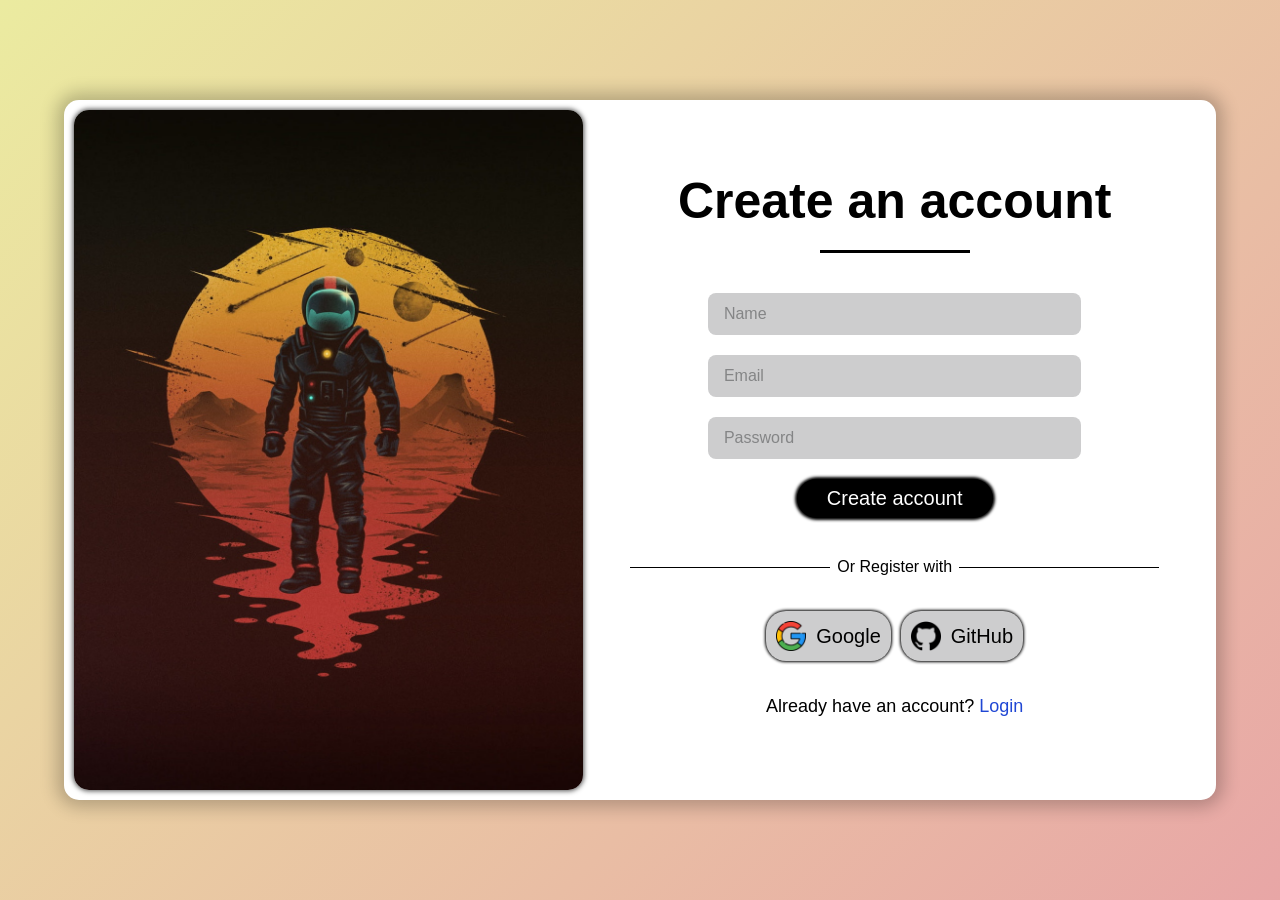
==== main.html @ 0870d4d7 "add login page and enhance responsive UI" ====
<!DOCTYPE html>
<html lang="en">
<head>
    <meta charset="UTF-8">
    <meta name="viewport" content="width=device-width, initial-scale=1.0">
    <link rel="stylesheet" href="Files/style.css">
    <title>LocalStorage-Auth</title>
</head>
<body>

    <!--Total container-->
    <div id="container">
        <img id="background" src="Files/wallpaper.jpg">

        <!--Auth container-->
        <div id="containerAuth">
            <h2>Create an account</h2>

            <hr id="mainDivider">

            <!--Create an account-->
            <input placeholder="Name" type="text" class="input">
            <input placeholder="Email" type="email" class="input">
            <div id="containerInputPassword">
                <input id="inputPassword" placeholder="Password" type="password" class="input">
                <img class="eye" id="openEye" src="Files/view.png">
                <img class="eye" id="closeEye" src="Files/close-eye.png">
            </div>

            <button id="buttonCreate">Create account</button>

            <!--Or Register with-->
            <div id="register">
                <hr class="text-divider">
                <p id="text">Or Register with</p>
                <hr class="text-divider">
            </div>

            <div class="containerButtonsRegister">
                <button class="buttonsRegister"><img class="social-icon" src="Files/google-symbol.png">Google</button>
                <button class="buttonsRegister"><img class="social-icon" src="Files/github.png">GitHub</button>
            </div>
            
            <p id="question-login">Already have an account? <a href="login/login.html">Login</a></p>
        </div>

    </div>
<script src="Files/script.js"></script>
</body>
</html>
---- Files/style.css ----
* {
    padding: 0;
    margin: 0;
    box-sizing: border-box; /*To ensure accurate formatting*/
    font-family: Arial, Helvetica, sans-serif;
}



body {
    margin: 0;
    display: flex;
    justify-content: center;
    align-items: center;
    height: 100vh;
    background: linear-gradient(135deg, #ebeba0 0%, #e8a6a6 100%);
}


/*Total container*/
#container {
    width: 1400px;             
    max-width: 90%;  
    height: 700px;
    background-color: white;
    display: flex;      
    overflow: hidden; 
    border-radius: 15px; 
    box-shadow: 0 0 17px 7px rgba(0, 0, 0, 0.231);
    padding: 10px;
}


/*background*/
#background {
    width: 45%;
    border-radius: 15px;
    box-shadow: 0 0 5px 1px #000000ad;
    object-fit: cover;

}


/*Auth container*/
#containerAuth {
    display: flex;
    width: 55%;
    flex-direction: column;
    align-items: center;
}

h2 {
    font-size: 50px;
    margin-top: 10%;
    text-align: center  ;
}

/*hr1*/
#mainDivider {
    width: 150px;
    height: 3px;
    background-color: rgb(0, 0, 0);
    border: none;
    margin-bottom: 40px;
    margin-top: 20px;
}


/*inputs*/
.input {
    outline: none;
    margin-bottom: 20px;
    border: none;
    width: 60%;
    padding: 12px 16px; 
    font-size: 16px; 
    border-radius: 8px;
    background-color: #cdcdce;
    color: #1F2937;
    transition: all 0.3s ease; 
}

.input::placeholder {
    color: #848586;
}

.input:focus {
    background-color: #e2e1e1; 
    box-shadow: 0 0 0 2px #00000097; 
}


/*Password inputs*/
#containerInputPassword{
    width: 60%;
    display: flex;
    justify-content: center;
}

#inputPassword {
    width: 100%;
    margin-bottom: 0; /*To adjust the size eya*/
}

.eye {
    background-color: #cdcdce;
    margin-left: 10px;
    border-radius: 8px;
    width: 30px;
    padding: 6px;
    height: 100%;
    cursor: pointer;    
}

#openEye {
    display: none;
}
#closeEye {
    display: none;
}


/*Button Create*/
#buttonCreate {
    margin-top: 20px;
    font-size: 20px;
    padding: 8px;
    padding-left: 30px;
    padding-right: 30px;
    border-radius: 20px;
    background-color: rgb(0, 0, 0);
    border: none;
    color: white;
    cursor: pointer;
    box-shadow: 0 0 3px 2px black;
    transition: 0.3s; 
}

#buttonCreate:active {
    box-shadow: 0 0 3px 0.5px black;
}


/*separator*/
#register {
    display: flex;
    flex-direction: row;
    margin-top: 40px;
    align-items: center;
    justify-content: center;
    max-width: 90%;
    white-space: nowrap;
} 


/*hr2*/
.text-divider {
    width: 200px;
    height: 1px;
    background-color: rgb(0, 0, 0);
    border: none;
}

#text {
    margin-right: 7px;
    margin-left: 7px;
    font-size: 16px;
}


/*Container buttons register*/
.containerButtonsRegister {
    margin-top: 30px;
    display: flex;
    align-items: center;
}

.buttonsRegister {
    display: flex;
    align-items: center;
    margin: 5px;
    border-radius: 20px;
    padding: 10px;
    font-size: 20px;
    border: none;
    box-shadow: 0 0 3px 1px black;
    background-color: #cdcdce;
    transition: 30ms;
}

.buttonsRegister:active {
    box-shadow: 0 0 3px 0.5px black;
}

.social-icon {
    width: 30px;
    margin-right: 10px;
}


/*Log in*/
#question-login {
    margin-top: 30px;
    font-size: 18px;
}

a {
    color: #2047d4;
    text-decoration: none;
    
}

a:hover {
    border-bottom: 1px solid black;
}

a:active {
    color: #2047d4;
}

/*Make the site responsive*/
@media screen and (max-width: 950px) {
    h2 {
        font-size: 40px;
    }

    #buttonCreate {
        font-size: 18px;
        padding: 7px;
        padding-left: 20px;
        padding-right: 20px;
    }


    #text {
        font-size: 12px;
    }

    .social-icon {
        width: 20px;
    }
    .buttonsRegister {
        font-size: 15px;
    }

    #question-login {
        font-size: 15px;
    }

}


@media screen and (max-width: 800px) {
    h2 {
        font-size: 30px;
    }

    #buttonCreate {
        font-size: 17px;
        padding: 6px;
        padding-left: 16px;
        padding-right: 16px;
    }

    #text {
        font-size: 10px;
    }

    .social-icon {
        width: 17px;
    }
    .buttonsRegister {
        font-size: 13px;
    }

    #question-login {
        font-size: 13px;
    }

}



@media screen and (max-width: 600px) {
    h2 {
        font-size: 25px;
    }

    .input {
        margin-bottom: 15px;
        width: 80%;
        padding: 10px 13px; 
        font-size: 13px; 
    }

    #containerInputPassword{
        width: 80%;
    }

    #buttonCreate {
        font-size: 15px;
        padding: 5px;
        padding-left: 13px;
        padding-right: 14px;
    }


    #text {
        font-size: 8px;
    }

    .social-icon {
        width: 15px;
    }
    .buttonsRegister {
        font-size: 11px;
    }

    #question-login {
        font-size: 11px;
    }

}

@media screen and (max-width: 500px) {

    #background {
        width: 80%;
        height: 35%;
    }

    #container {
        flex-direction: column;
        align-items: center;
        height: 100%;
        width: 100%;
        border-radius: 0%;
        box-shadow: none;
    }

    #containerAuth {
        width: 90%;
    }

    h2 {
        font-size: 30px;
    }

    #buttonCreate {
        font-size: 18px;
        padding: 7px;
        padding-left: 20px;
        padding-right: 20px;
    }


    #text {
        font-size: 12px;
    }

    .social-icon {
        width: 20px;
    }
    .buttonsRegister {
        font-size: 15px;
    }

    #question-login {
        font-size: 15px;
    }

}

@media screen and (max-height: 835px) and (max-width: 500px) {
    #background {
        display: none;
    }
}


@media screen and (max-height: 740px) {
    #container {
        height: 100%;
        border-radius: 0%;  
    }
}

@media screen and (max-height: 615px) {
    
    h2 {
        font-size: 20px;
    }

    #buttonCreate {
        font-size: 12px;
        padding: 5px;
        padding-left: 14px;
        padding-right: 14px;
    }


    #text {
        font-size: 9px;
    }

    .social-icon {
        width: 15px;
    }
    .buttonsRegister {
        font-size: 13px;
    }

    #question-login {
        font-size: 13px;
    }
}
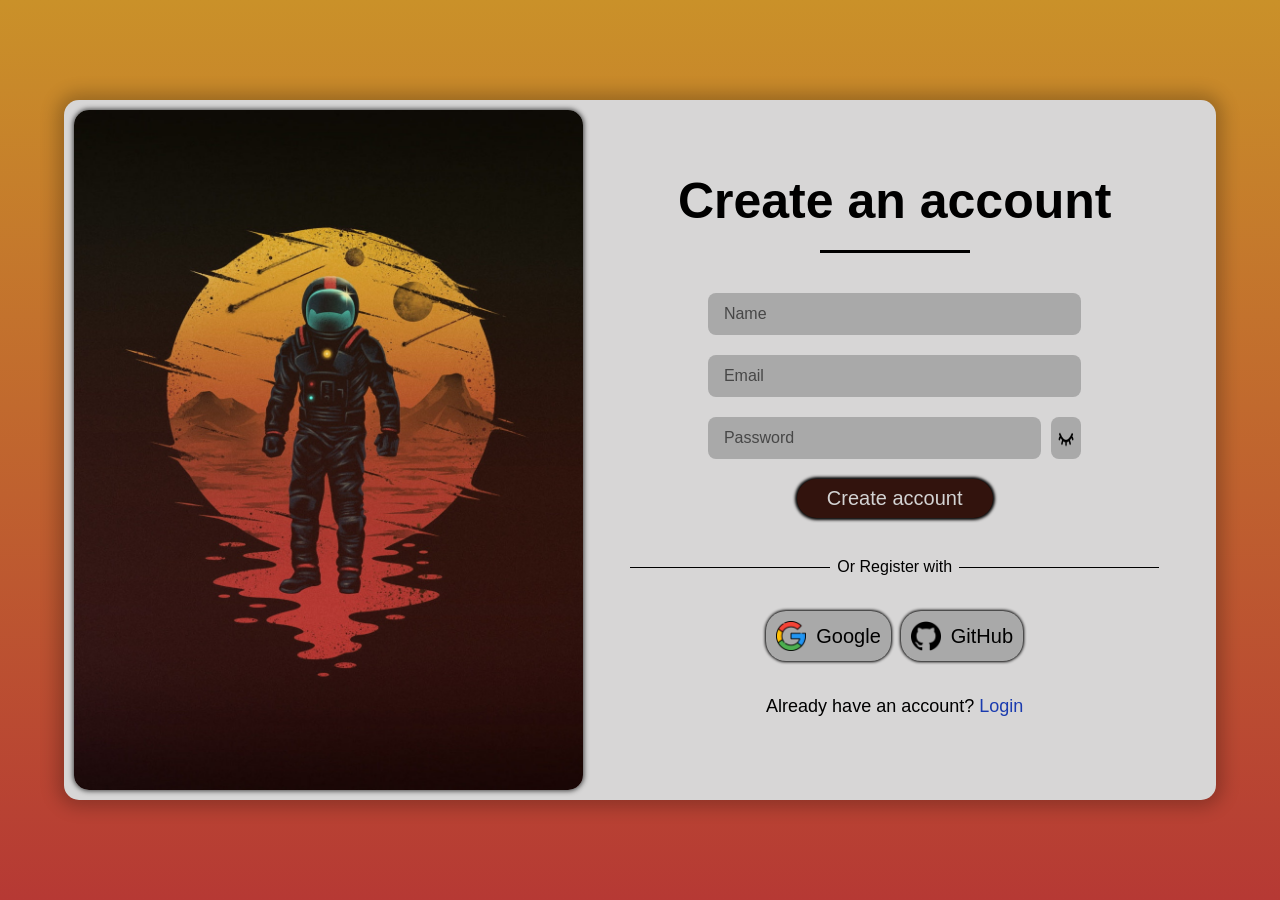
==== commit 913e045f: "Add Js and Improving code formatting" ====
--- a/main.html
+++ b/main.html
@@ -10,7 +10,7 @@
 
     <!--Total container-->
     <div id="container">
-        <img id="background" src="Files/wallpaper.jpg">
+        <img alt="background" id="background" src="Files/wallpaper.jpg" >
 
         <!--Auth container-->
         <div id="containerAuth">
@@ -19,11 +19,12 @@
             <hr id="mainDivider">
 
             <!--Create an account-->
-            <input placeholder="Name" type="text" class="input">
-            <input placeholder="Email" type="email" class="input">
+            <input maxlength="20" id="nameInput" placeholder="Name" type="text" class="input">
+            <input id="emailInput" placeholder="Email" type="text" class="input">
             <div id="containerInputPassword">
                 <input id="inputPassword" placeholder="Password" type="password" class="input">
-                <img class="eye" id="openEye" src="Files/view.png">
+
+                <img class="hide eye" id="openEye" src="Files/view.png">
                 <img class="eye" id="closeEye" src="Files/close-eye.png">
             </div>
 
--- a/Files/style.css
+++ b/Files/style.css
@@ -1,50 +1,59 @@
+/* ==========================================
+   Global Reset
+   ========================================== */
 * {
     padding: 0;
     margin: 0;
-    box-sizing: border-box; /*To ensure accurate formatting*/
+    box-sizing: border-box;
     font-family: Arial, Helvetica, sans-serif;
 }
 
 
-
+/* ==========================================
+   Body
+   ========================================== */
 body {
-    margin: 0;
     display: flex;
     justify-content: center;
     align-items: center;
     height: 100vh;
-    background: linear-gradient(135deg, #ebeba0 0%, #e8a6a6 100%);
-}
-
-
-/*Total container*/
+    background: linear-gradient(180deg, #ca9129 0%, #b63934 100%);
+}
+
+
+/* ==========================================
+   Main Container
+   ========================================== */
 #container {
-    width: 1400px;             
-    max-width: 90%;  
+    width: 1400px;
+    max-width: 90%;
     height: 700px;
-    background-color: white;
-    display: flex;      
-    overflow: hidden; 
-    border-radius: 15px; 
+    padding: 10px;
+    display: flex;
+    overflow: hidden;
+    border-radius: 15px;
+    background-color: rgb(215, 214, 214);
     box-shadow: 0 0 17px 7px rgba(0, 0, 0, 0.231);
-    padding: 10px;
-}
-
-
-/*background*/
+}
+
+
+/* ==========================================
+   Background Image
+   ========================================== */
 #background {
     width: 45%;
     border-radius: 15px;
+    object-fit: cover;
     box-shadow: 0 0 5px 1px #000000ad;
-    object-fit: cover;
-
-}
-
-
-/*Auth container*/
+}
+
+
+/* ==========================================
+   Auth Container
+   ========================================== */
 #containerAuth {
-    display: flex;
     width: 55%;
+    display: flex;
     flex-direction: column;
     align-items: center;
 }
@@ -52,46 +61,49 @@
 h2 {
     font-size: 50px;
     margin-top: 10%;
-    text-align: center  ;
-}
-
-/*hr1*/
+    text-align: center;
+}
+
 #mainDivider {
     width: 150px;
     height: 3px;
+    border: none;
+    margin-top: 20px;
+    margin-bottom: 40px;
     background-color: rgb(0, 0, 0);
-    border: none;
-    margin-bottom: 40px;
-    margin-top: 20px;
-}
-
-
-/*inputs*/
+}
+
+
+/* ==========================================
+   Inputs
+   ========================================== */
 .input {
+    width: 60%;
+    padding: 12px 16px;
+    margin-bottom: 20px;
+    font-size: 16px;
+    border: none;
+    border-radius: 8px;
     outline: none;
-    margin-bottom: 20px;
-    border: none;
-    width: 60%;
-    padding: 12px 16px; 
-    font-size: 16px; 
-    border-radius: 8px;
-    background-color: #cdcdce;
-    color: #1F2937;
-    transition: all 0.3s ease; 
+    background-color: #a9a9a9;
+    color: #000000;
+    transition: background-color 0.3s;
 }
 
 .input::placeholder {
-    color: #848586;
+    color: #474747;
 }
 
 .input:focus {
-    background-color: #e2e1e1; 
-    box-shadow: 0 0 0 2px #00000097; 
-}
-
-
-/*Password inputs*/
-#containerInputPassword{
+    background-color: #ebebeb;
+    outline: 2px solid black;
+}
+
+
+/* ==========================================
+   Password Input
+   ========================================== */
+#containerInputPassword {
     width: 60%;
     display: flex;
     justify-content: center;
@@ -99,41 +111,39 @@
 
 #inputPassword {
     width: 100%;
-    margin-bottom: 0; /*To adjust the size eya*/
+    margin-bottom: 0;
 }
 
 .eye {
-    background-color: #cdcdce;
+    width: 30px;
+    height: 100%;
+    padding: 6px;
     margin-left: 10px;
     border-radius: 8px;
-    width: 30px;
-    padding: 6px;
-    height: 100%;
-    cursor: pointer;    
-}
-
-#openEye {
+    cursor: pointer;
+    background-color: #a9a9a9;
+    transition: background-color 0.3s;
+}
+
+.hide {
     display: none;
 }
-#closeEye {
-    display: none;
-}
-
-
-/*Button Create*/
+
+
+/* ==========================================
+   Create Button
+   ========================================== */
 #buttonCreate {
     margin-top: 20px;
+    padding: 8px 30px;
     font-size: 20px;
-    padding: 8px;
-    padding-left: 30px;
-    padding-right: 30px;
+    border: none;
     border-radius: 20px;
-    background-color: rgb(0, 0, 0);
-    border: none;
-    color: white;
     cursor: pointer;
+    color: #d3d3d3;
+    background-color: #32130d;
     box-shadow: 0 0 3px 2px black;
-    transition: 0.3s; 
+    transition: 0.3s;
 }
 
 #buttonCreate:active {
@@ -141,54 +151,58 @@
 }
 
 
-/*separator*/
+/* ==========================================
+   Divider with Text
+   ========================================== */
 #register {
     display: flex;
     flex-direction: row;
+    align-items: center;
+    justify-content: center;
     margin-top: 40px;
-    align-items: center;
-    justify-content: center;
     max-width: 90%;
     white-space: nowrap;
-} 
-
-
-/*hr2*/
+}
+
 .text-divider {
     width: 200px;
     height: 1px;
+    border: none;
     background-color: rgb(0, 0, 0);
-    border: none;
 }
 
 #text {
-    margin-right: 7px;
-    margin-left: 7px;
+    margin: 0 7px;
     font-size: 16px;
 }
 
 
-/*Container buttons register*/
+/* ==========================================
+   Social Login Buttons
+   ========================================== */
 .containerButtonsRegister {
+    display: flex;
+    align-items: center;
     margin-top: 30px;
-    display: flex;
-    align-items: center;
 }
 
 .buttonsRegister {
     display: flex;
     align-items: center;
     margin: 5px;
-    border-radius: 20px;
     padding: 10px;
     font-size: 20px;
     border: none;
+    border-radius: 20px;
+    cursor: pointer;
+    color: black;
+    background-color: #a9a9a9;
     box-shadow: 0 0 3px 1px black;
-    background-color: #cdcdce;
     transition: 30ms;
 }
 
 .buttonsRegister:active {
+    background-color: rgb(155, 155, 155);
     box-shadow: 0 0 3px 0.5px black;
 }
 
@@ -198,219 +212,85 @@
 }
 
 
-/*Log in*/
+/* ==========================================
+   Login Link
+   ========================================== */
 #question-login {
     margin-top: 30px;
     font-size: 18px;
 }
 
 a {
-    color: #2047d4;
+    color: #1a3baf;
     text-decoration: none;
-    
 }
 
 a:hover {
     border-bottom: 1px solid black;
 }
 
-a:active {
-    color: #2047d4;
-}
-
-/*Make the site responsive*/
+
+/* ==========================================
+   Responsive — Width
+   ========================================== */
 @media screen and (max-width: 950px) {
-    h2 {
-        font-size: 40px;
-    }
-
-    #buttonCreate {
-        font-size: 18px;
-        padding: 7px;
-        padding-left: 20px;
-        padding-right: 20px;
-    }
-
-
-    #text {
-        font-size: 12px;
-    }
-
-    .social-icon {
-        width: 20px;
-    }
-    .buttonsRegister {
-        font-size: 15px;
-    }
-
-    #question-login {
-        font-size: 15px;
-    }
-
-}
-
+    h2                { font-size: 40px; }
+    #buttonCreate     { font-size: 18px; padding: 7px 20px; }
+    #text             { font-size: 12px; }
+    .social-icon      { width: 20px; }
+    .buttonsRegister  { font-size: 15px; }
+    #question-login   { font-size: 15px; }
+}
 
 @media screen and (max-width: 800px) {
-    h2 {
-        font-size: 30px;
-    }
-
-    #buttonCreate {
-        font-size: 17px;
-        padding: 6px;
-        padding-left: 16px;
-        padding-right: 16px;
-    }
-
-    #text {
-        font-size: 10px;
-    }
-
-    .social-icon {
-        width: 17px;
-    }
-    .buttonsRegister {
-        font-size: 13px;
-    }
-
-    #question-login {
-        font-size: 13px;
-    }
-
-}
-
-
+    h2                { font-size: 30px; }
+    #buttonCreate     { font-size: 17px; padding: 6px 16px; }
+    #text             { font-size: 10px; }
+    .social-icon      { width: 17px; }
+    .buttonsRegister  { font-size: 13px; }
+    #question-login   { font-size: 13px; }
+}
 
 @media screen and (max-width: 600px) {
-    h2 {
-        font-size: 25px;
-    }
-
-    .input {
-        margin-bottom: 15px;
-        width: 80%;
-        padding: 10px 13px; 
-        font-size: 13px; 
-    }
-
-    #containerInputPassword{
-        width: 80%;
-    }
-
-    #buttonCreate {
-        font-size: 15px;
-        padding: 5px;
-        padding-left: 13px;
-        padding-right: 14px;
-    }
-
-
-    #text {
-        font-size: 8px;
-    }
-
-    .social-icon {
-        width: 15px;
-    }
-    .buttonsRegister {
-        font-size: 11px;
-    }
-
-    #question-login {
-        font-size: 11px;
-    }
-
+    h2                { font-size: 25px; }
+    .input            { width: 80%; margin-bottom: 15px; padding: 10px 13px; font-size: 13px; }
+    #containerInputPassword { width: 80%; }
+    #buttonCreate     { font-size: 15px; padding: 5px 13px; }
+    #text             { font-size: 8px; }
+    .social-icon      { width: 15px; }
+    .buttonsRegister  { font-size: 11px; }
+    #question-login   { font-size: 11px; }
 }
 
 @media screen and (max-width: 500px) {
-
-    #background {
-        width: 80%;
-        height: 35%;
-    }
-
-    #container {
-        flex-direction: column;
-        align-items: center;
-        height: 100%;
-        width: 100%;
-        border-radius: 0%;
-        box-shadow: none;
-    }
-
-    #containerAuth {
-        width: 90%;
-    }
-
-    h2 {
-        font-size: 30px;
-    }
-
-    #buttonCreate {
-        font-size: 18px;
-        padding: 7px;
-        padding-left: 20px;
-        padding-right: 20px;
-    }
-
-
-    #text {
-        font-size: 12px;
-    }
-
-    .social-icon {
-        width: 20px;
-    }
-    .buttonsRegister {
-        font-size: 15px;
-    }
-
-    #question-login {
-        font-size: 15px;
-    }
-
-}
-
+    #container        { flex-direction: column; align-items: center; width: 100%; height: 100%; border-radius: 0; box-shadow: none; }
+    #background       { width: 80%; height: 35%; }
+    #containerAuth    { width: 90%; }
+    h2                { font-size: 30px; }
+    #buttonCreate     { font-size: 18px; padding: 7px 20px; }
+    #text             { font-size: 12px; }
+    .social-icon      { width: 20px; }
+    .buttonsRegister  { font-size: 15px; }
+    #question-login   { font-size: 15px; }
+}
+
+
+/* ==========================================
+   Responsive — Height
+   ========================================== */
 @media screen and (max-height: 835px) and (max-width: 500px) {
-    #background {
-        display: none;
-    }
-}
-
+    #background { display: none; }
+}
 
 @media screen and (max-height: 740px) {
-    #container {
-        height: 100%;
-        border-radius: 0%;  
-    }
+    #container  { height: 100%; border-radius: 0; }
 }
 
 @media screen and (max-height: 615px) {
-    
-    h2 {
-        font-size: 20px;
-    }
-
-    #buttonCreate {
-        font-size: 12px;
-        padding: 5px;
-        padding-left: 14px;
-        padding-right: 14px;
-    }
-
-
-    #text {
-        font-size: 9px;
-    }
-
-    .social-icon {
-        width: 15px;
-    }
-    .buttonsRegister {
-        font-size: 13px;
-    }
-
-    #question-login {
-        font-size: 13px;
-    }
+    h2               { font-size: 20px; }
+    #buttonCreate    { font-size: 12px; padding: 5px 14px; }
+    #text            { font-size: 9px; }
+    .social-icon     { width: 15px; }
+    .buttonsRegister { font-size: 13px; }
+    #question-login  { font-size: 13px; }
 }
